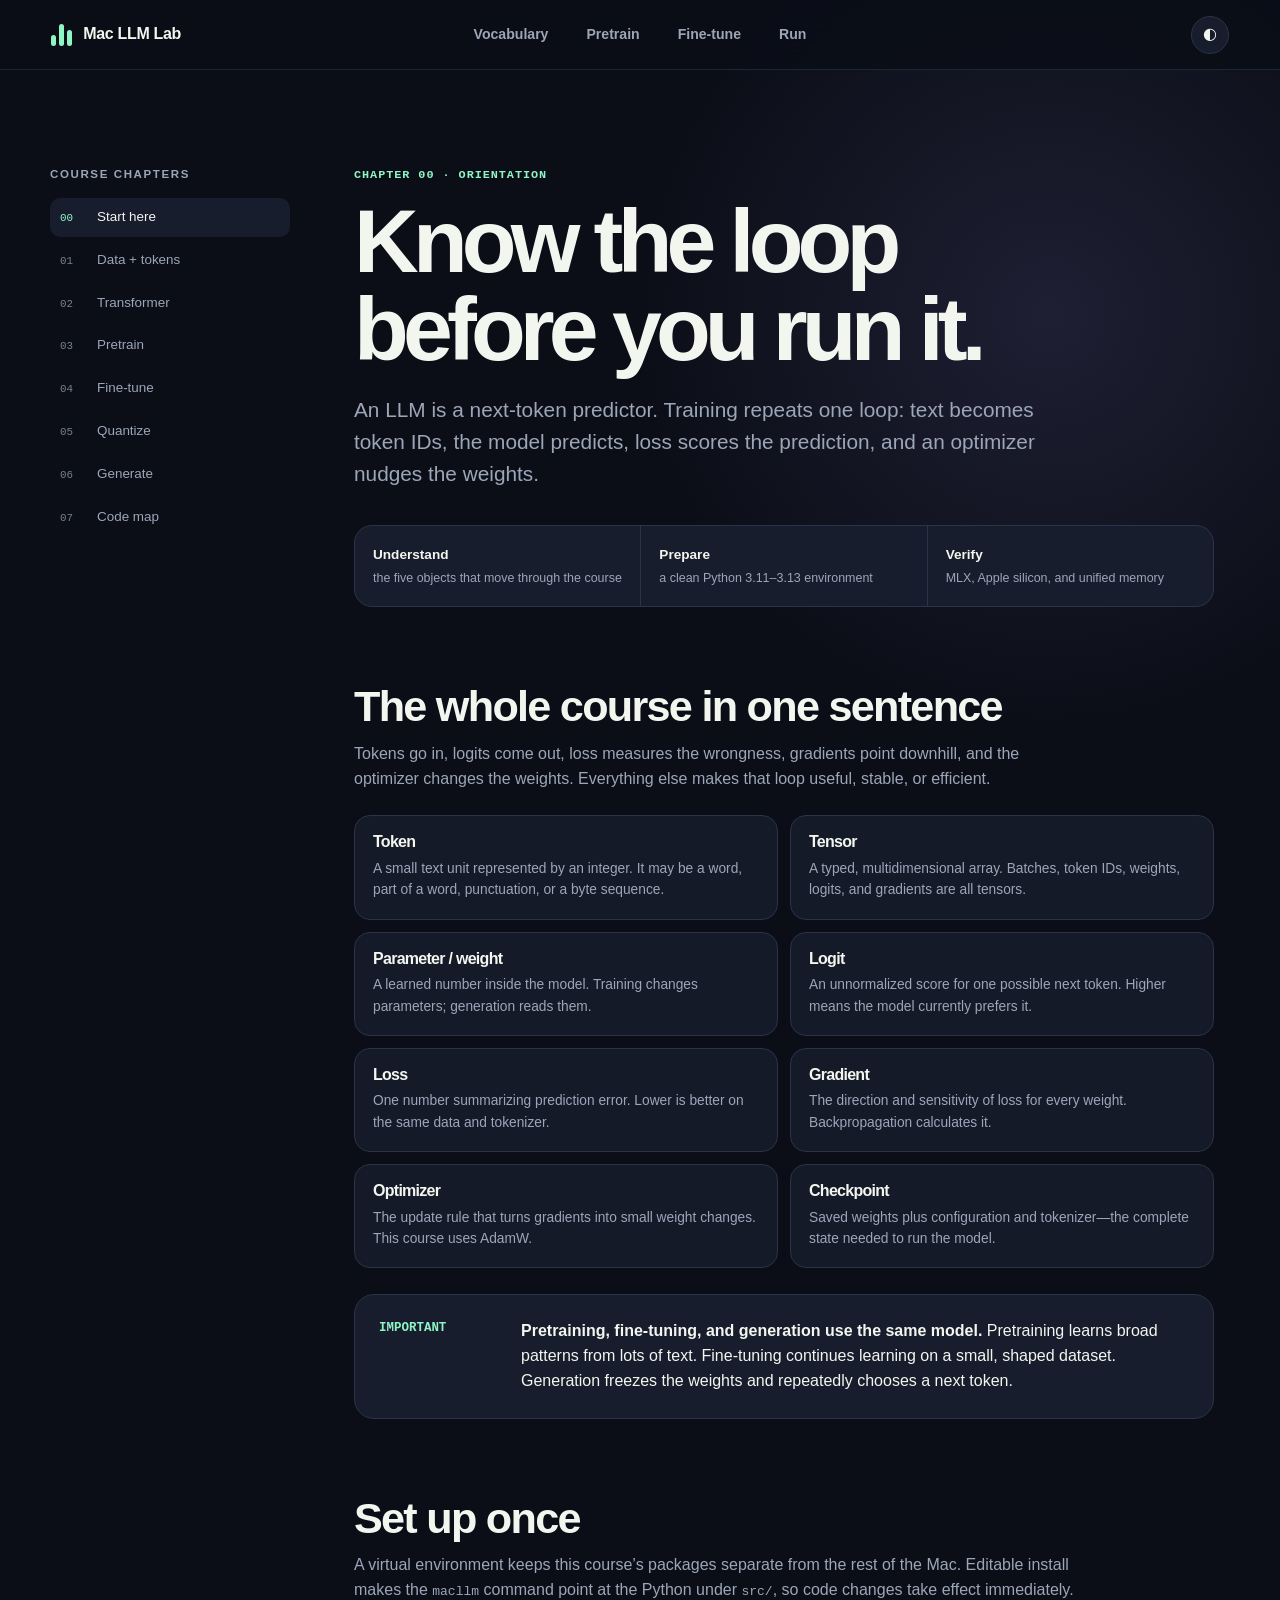
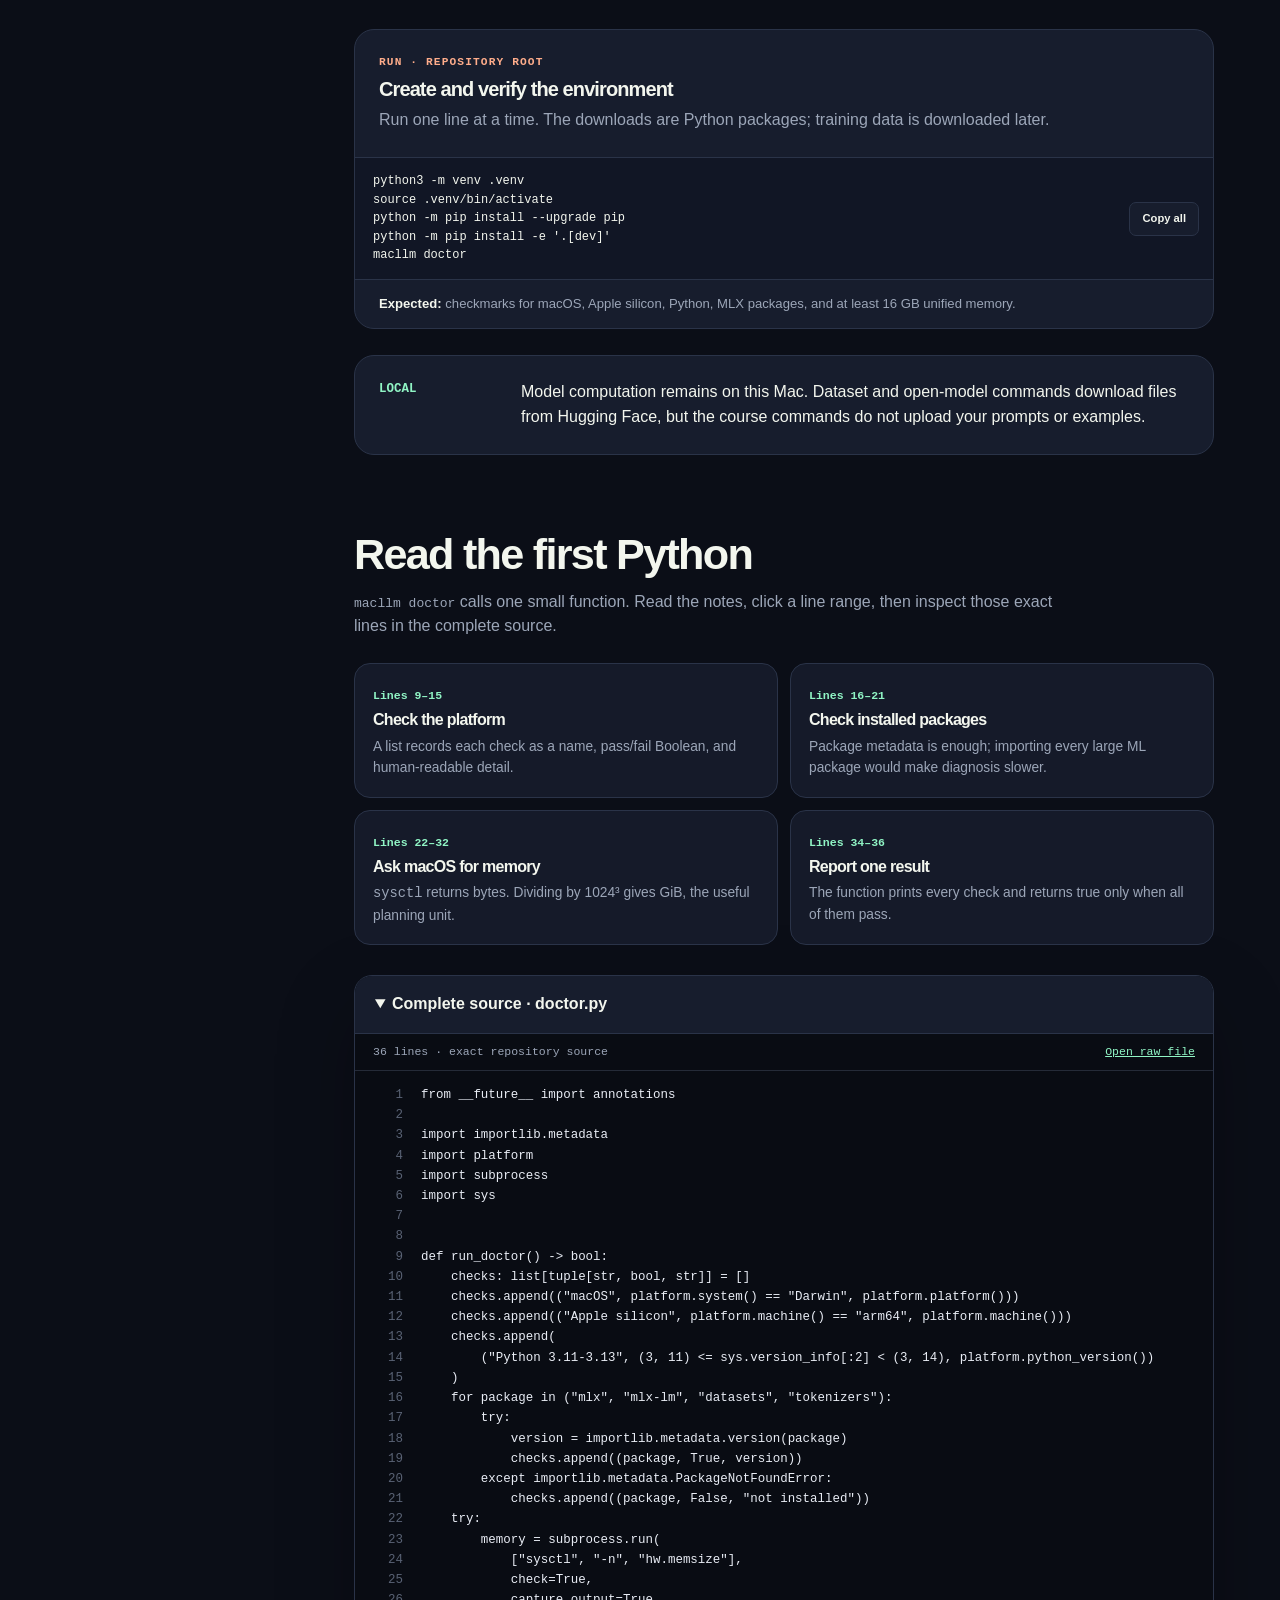
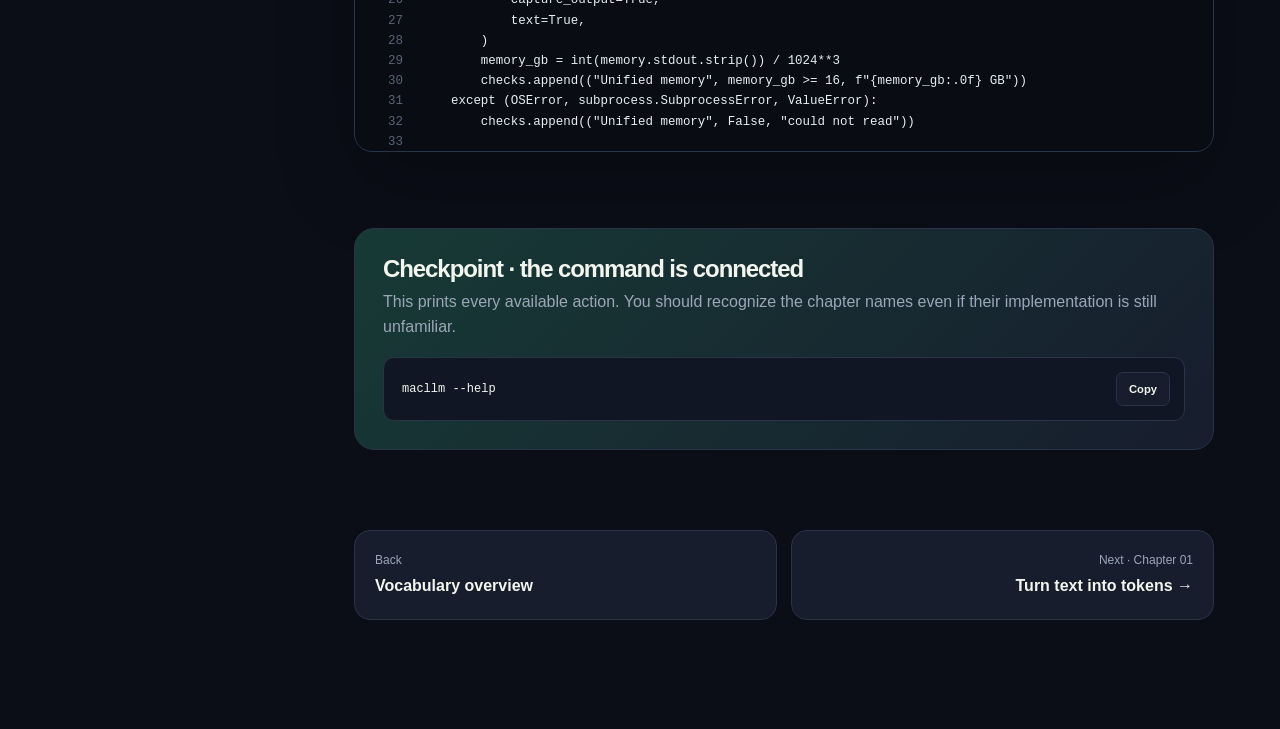
==== site/chapters/00-start.html @ cac61136 "Expand interactive LLM course" ====
<!doctype html>
<html lang="en">
  <head>
    <meta charset="utf-8" />
    <meta name="viewport" content="width=device-width, initial-scale=1" />
    <meta name="description" content="Set up Mac LLM Lab and learn the vocabulary used throughout the course." />
    <title>Start here · Mac LLM Lab</title>
    <link rel="stylesheet" href="../styles.css" />
    <script src="../course.js" defer></script>
  </head>
  <body class="course-body">
    <div class="reading-progress" id="reading-progress" aria-hidden="true"></div>
    <a class="skip-link" href="#lesson">Skip to the lesson</a>
    <header class="site-header chapter-header">
      <a class="brand" href="../index.html"><span class="brand-mark" aria-hidden="true"><i></i><i></i><i></i></span><span>Mac LLM Lab</span></a>
      <nav aria-label="Course navigation"><a href="../index.html#vocabulary">Vocabulary</a><a href="01-data.html">Pretrain</a><a href="04-finetune.html">Fine-tune</a><a href="06-generate.html">Run</a></nav>
      <button class="theme-button" id="theme-button" type="button" aria-label="Switch color theme"><span aria-hidden="true">◐</span></button>
    </header>

    <div class="chapter-layout">
      <nav class="chapter-nav" aria-label="Chapters">
        <p>Course chapters</p>
        <ol>
          <li><a aria-current="page" href="00-start.html"><span>00</span>Start here</a></li>
          <li><a href="01-data.html"><span>01</span>Data + tokens</a></li>
          <li><a href="02-model.html"><span>02</span>Transformer</a></li>
          <li><a href="03-training.html"><span>03</span>Pretrain</a></li>
          <li><a href="04-finetune.html"><span>04</span>Fine-tune</a></li>
          <li><a href="05-quantize.html"><span>05</span>Quantize</a></li>
          <li><a href="06-generate.html"><span>06</span>Generate</a></li>
          <li><a href="07-code-map.html"><span>07</span>Code map</a></li>
        </ol>
      </nav>

      <main class="chapter-main" id="lesson">
        <header class="chapter-hero">
          <p class="chapter-breadcrumb">Chapter 00 · orientation</p>
          <h1>Know the loop before you run it.</h1>
          <p class="chapter-lede">An LLM is a next-token predictor. Training repeats one loop: text becomes token IDs, the model predicts, loss scores the prediction, and an optimizer nudges the weights.</p>
          <div class="lesson-outcomes">
            <div><strong>Understand</strong><span>the five objects that move through the course</span></div>
            <div><strong>Prepare</strong><span>a clean Python 3.11–3.13 environment</span></div>
            <div><strong>Verify</strong><span>MLX, Apple silicon, and unified memory</span></div>
          </div>
        </header>

        <section class="lesson-section" id="mental-model">
          <h2>The whole course in one sentence</h2>
          <p>Tokens go in, logits come out, loss measures the wrongness, gradients point downhill, and the optimizer changes the weights. Everything else makes that loop useful, stable, or efficient.</p>
          <div class="code-reading-map">
            <article class="code-note"><h3>Token</h3><p>A small text unit represented by an integer. It may be a word, part of a word, punctuation, or a byte sequence.</p></article>
            <article class="code-note"><h3>Tensor</h3><p>A typed, multidimensional array. Batches, token IDs, weights, logits, and gradients are all tensors.</p></article>
            <article class="code-note"><h3>Parameter / weight</h3><p>A learned number inside the model. Training changes parameters; generation reads them.</p></article>
            <article class="code-note"><h3>Logit</h3><p>An unnormalized score for one possible next token. Higher means the model currently prefers it.</p></article>
            <article class="code-note"><h3>Loss</h3><p>One number summarizing prediction error. Lower is better on the same data and tokenizer.</p></article>
            <article class="code-note"><h3>Gradient</h3><p>The direction and sensitivity of loss for every weight. Backpropagation calculates it.</p></article>
            <article class="code-note"><h3>Optimizer</h3><p>The update rule that turns gradients into small weight changes. This course uses AdamW.</p></article>
            <article class="code-note"><h3>Checkpoint</h3><p>Saved weights plus configuration and tokenizer—the complete state needed to run the model.</p></article>
          </div>
          <div class="concept-callout"><span class="term">Important</span><p><strong>Pretraining, fine-tuning, and generation use the same model.</strong> Pretraining learns broad patterns from lots of text. Fine-tuning continues learning on a small, shaped dataset. Generation freezes the weights and repeatedly chooses a next token.</p></div>
        </section>

        <section class="lesson-section" id="setup">
          <h2>Set up once</h2>
          <p>A virtual environment keeps this course’s packages separate from the rest of the Mac. Editable install makes the <code>macllm</code> command point at the Python under <code>src/</code>, so code changes take effect immediately.</p>
          <article class="practice-card">
            <div class="practice-copy"><p class="practice-label">Run · repository root</p><h3>Create and verify the environment</h3><p>Run one line at a time. The downloads are Python packages; training data is downloaded later.</p></div>
            <div class="command-block"><code>python3 -m venv .venv<br />source .venv/bin/activate<br />python -m pip install --upgrade pip<br />python -m pip install -e '.[dev]'<br />macllm doctor</code><button type="button" data-copy="python3 -m venv .venv&#10;source .venv/bin/activate&#10;python -m pip install --upgrade pip&#10;python -m pip install -e '.[dev]'&#10;macllm doctor">Copy all</button></div>
            <div class="practice-expect"><strong>Expected:</strong> checkmarks for macOS, Apple silicon, Python, MLX packages, and at least 16 GB unified memory.</div>
          </article>
          <div class="concept-callout"><span class="term">Local</span><p>Model computation remains on this Mac. Dataset and open-model commands download files from Hugging Face, but the course commands do not upload your prompts or examples.</p></div>
        </section>

        <section class="lesson-section" id="doctor-code">
          <h2>Read the first Python</h2>
          <p><code>macllm doctor</code> calls one small function. Read the notes, click a line range, then inspect those exact lines in the complete source.</p>
          <div class="code-reading-map">
            <article class="code-note"><button data-focus-source="doctor-source" data-lines="9-15">Lines 9–15</button><h3>Check the platform</h3><p>A list records each check as a name, pass/fail Boolean, and human-readable detail.</p></article>
            <article class="code-note"><button data-focus-source="doctor-source" data-lines="16-21">Lines 16–21</button><h3>Check installed packages</h3><p>Package metadata is enough; importing every large ML package would make diagnosis slower.</p></article>
            <article class="code-note"><button data-focus-source="doctor-source" data-lines="22-32">Lines 22–32</button><h3>Ask macOS for memory</h3><p><code>sysctl</code> returns bytes. Dividing by 1024³ gives GiB, the useful planning unit.</p></article>
            <article class="code-note"><button data-focus-source="doctor-source" data-lines="34-36">Lines 34–36</button><h3>Report one result</h3><p>The function prints every check and returns true only when all of them pass.</p></article>
          </div>
          <details class="source-viewer" id="doctor-source" data-python-source="../../src/macllm/doctor.py" open>
            <summary>Complete source · doctor.py</summary>
            <div class="source-meta"><span data-source-status>Loading exact repository source…</span><a href="../../src/macllm/doctor.py">Open raw file</a></div>
            <pre><code aria-label="Complete doctor.py source"></code></pre>
          </details>
        </section>

        <aside class="checkpoint-card"><h2>Checkpoint · the command is connected</h2><p>This prints every available action. You should recognize the chapter names even if their implementation is still unfamiliar.</p><div class="command-block"><code>macllm --help</code><button type="button" data-copy="macllm --help">Copy</button></div></aside>

        <nav class="chapter-pager" aria-label="Previous and next chapter"><a href="../index.html#vocabulary"><span>Back</span><strong>Vocabulary overview</strong></a><a href="01-data.html"><span>Next · Chapter 01</span><strong>Turn text into tokens →</strong></a></nav>
      </main>
    </div>
  </body>
</html>
---- site/styles.css ----
:root {
  color-scheme: dark;
  --bg: #0b0e17;
  --bg-soft: #111625;
  --surface: #171d2d;
  --surface-2: #1d2538;
  --ink: #f3f6ee;
  --muted: #9ca6b8;
  --line: #2a3348;
  --mint: #90f5c5;
  --mint-soft: #173a36;
  --violet: #a99bff;
  --peach: #ffad8b;
  --blue: #79b8ff;
  --yellow: #f4d35e;
  --shadow: 0 30px 80px rgb(0 0 0 / 24%);
  --radius: 24px;
  --mono: "SFMono-Regular", Consolas, "Liberation Mono", monospace;
  --sans: Inter, ui-sans-serif, -apple-system, BlinkMacSystemFont, "Segoe UI", sans-serif;
}

:root[data-theme="light"] {
  color-scheme: light;
  --bg: #f4f1e9;
  --bg-soft: #ebe7dd;
  --surface: #fffdf7;
  --surface-2: #f0ece2;
  --ink: #151923;
  --muted: #626b78;
  --line: #d7d1c4;
  --mint: #087f5b;
  --mint-soft: #d6efe3;
  --violet: #6355c8;
  --peach: #b64e2c;
  --blue: #1769aa;
  --yellow: #a26d00;
  --shadow: 0 30px 80px rgb(37 31 19 / 10%);
}

* {
  box-sizing: border-box;
}

html {
  scroll-behavior: smooth;
}

body {
  margin: 0;
  overflow-x: hidden;
  background: var(--bg);
  color: var(--ink);
  font-family: var(--sans);
  line-height: 1.55;
  text-rendering: optimizeLegibility;
}

button,
input {
  font: inherit;
}

button,
a {
  -webkit-tap-highlight-color: transparent;
}

button:focus-visible,
a:focus-visible,
input:focus-visible {
  outline: 3px solid var(--mint);
  outline-offset: 3px;
}

a {
  color: inherit;
}

.skip-link {
  position: absolute;
  z-index: 100;
  top: -80px;
  left: 16px;
  padding: 10px 14px;
  border-radius: 8px;
  background: var(--mint);
  color: var(--bg);
}

.skip-link:focus {
  top: 12px;
}

.site-header {
  position: sticky;
  z-index: 50;
  top: 0;
  display: grid;
  grid-template-columns: 1fr auto 1fr;
  align-items: center;
  min-height: 70px;
  padding: 0 clamp(18px, 4vw, 64px);
  border-bottom: 1px solid color-mix(in srgb, var(--line), transparent 35%);
  background: color-mix(in srgb, var(--bg), transparent 12%);
  backdrop-filter: blur(18px);
}

.brand {
  display: inline-flex;
  gap: 11px;
  align-items: center;
  width: max-content;
  font-weight: 700;
  letter-spacing: -0.02em;
  text-decoration: none;
}

.brand-mark,
.footer-mark {
  display: inline-flex;
  gap: 3px;
  align-items: end;
  height: 24px;
}

.brand-mark i,
.footer-mark span {
  display: block;
  width: 5px;
  border-radius: 4px;
  background: var(--mint);
}

.brand-mark i:nth-child(1),
.footer-mark span:nth-child(1) {
  height: 11px;
}

.brand-mark i:nth-child(2),
.footer-mark span:nth-child(2) {
  height: 22px;
}

.brand-mark i:nth-child(3),
.footer-mark span:nth-child(3) {
  height: 16px;
}

.site-header nav {
  display: flex;
  gap: clamp(18px, 3vw, 38px);
}

.site-header nav a {
  color: var(--muted);
  font-size: 0.88rem;
  font-weight: 650;
  text-decoration: none;
}

.site-header nav a:hover {
  color: var(--ink);
}

.theme-button {
  justify-self: end;
  width: 38px;
  height: 38px;
  border: 1px solid var(--line);
  border-radius: 50%;
  background: var(--surface);
  color: var(--ink);
  cursor: pointer;
}

.section-shell {
  width: min(1180px, calc(100% - 40px));
  margin-inline: auto;
}

.hero {
  padding-top: clamp(70px, 10vw, 142px);
}

.eyebrow,
.section-kicker,
.lab-label,
.act-tag {
  color: var(--mint);
  font-size: 0.75rem;
  font-weight: 750;
  letter-spacing: 0.12em;
  text-transform: uppercase;
}

.live-dot {
  display: inline-block;
  width: 8px;
  height: 8px;
  margin-right: 8px;
  border-radius: 50%;
  background: var(--mint);
  box-shadow: 0 0 0 6px color-mix(in srgb, var(--mint), transparent 82%);
}

.hero-grid {
  display: grid;
  grid-template-columns: minmax(0, 1.12fr) minmax(420px, 0.88fr);
  gap: clamp(30px, 6vw, 90px);
  align-items: center;
  min-height: 560px;
}

h1,
h2,
h3,
p {
  margin-top: 0;
}

h1,
h2,
h3 {
  line-height: 1.04;
  letter-spacing: -0.045em;
}

h1 {
  max-width: 850px;
  margin-bottom: 28px;
  font-size: clamp(3.3rem, 7vw, 6.7rem);
  font-weight: 700;
}

h1 em {
  color: var(--mint);
  font-style: normal;
}

h2 {
  margin-bottom: 20px;
  font-size: clamp(2.4rem, 5vw, 4.8rem);
}

h3 {
  margin-bottom: 14px;
  font-size: clamp(1.65rem, 3vw, 2.6rem);
}

.hero-lede {
  max-width: 680px;
  color: var(--muted);
  font-size: clamp(1.08rem, 2vw, 1.35rem);
}

.hero-actions {
  display: flex;
  flex-wrap: wrap;
  gap: 12px;
  margin-top: 36px;
}

.button {
  display: inline-flex;
  gap: 12px;
  align-items: center;
  justify-content: center;
  min-height: 50px;
  padding: 0 20px;
  border-radius: 12px;
  font-weight: 700;
  text-decoration: none;
}

.button-primary {
  background: var(--mint);
  color: var(--bg);
}

.button-quiet {
  border: 1px solid var(--line);
  background: var(--surface);
}

.hero-visual {
  position: relative;
  min-height: 490px;
  border: 1px solid var(--line);
  border-radius: 48% 48% 34% 34% / 35% 35% 22% 22%;
  background:
    radial-gradient(circle at 50% 45%, color-mix(in srgb, var(--violet), transparent 78%), transparent 38%),
    linear-gradient(160deg, var(--surface-2), var(--bg-soft));
  box-shadow: var(--shadow);
}

.model-core {
  position: absolute;
  top: 50%;
  left: 50%;
  display: grid;
  place-items: center;
  width: 180px;
  height: 180px;
  transform: translate(-50%, -50%);
  border: 1px solid color-mix(in srgb, var(--violet), transparent 20%);
  border-radius: 50%;
  background: color-mix(in srgb, var(--surface), transparent 10%);
  box-shadow: 0 0 80px color-mix(in srgb, var(--violet), transparent 72%);
}

.core-label {
  position: relative;
  z-index: 2;
  display: flex;
  flex-direction: column;
  align-items: center;
}

.core-label strong {
  font-size: 2.7rem;
  letter-spacing: -0.06em;
}

.core-label span {
  color: var(--muted);
  font-size: 0.76rem;
}

.core-orbit {
  position: absolute;
  border: 1px solid color-mix(in srgb, var(--mint), transparent 40%);
  border-radius: 50%;
}

.orbit-one {
  width: 225px;
  height: 110px;
  transform: rotate(28deg);
}

.orbit-two {
  width: 110px;
  height: 225px;
  transform: rotate(28deg);
}

.token-river {
  position: absolute;
  z-index: 3;
  top: 42px;
  left: 50%;
  display: flex;
  gap: 8px;
  transform: translateX(-50%);
}

.token-river span,
.mask-tokens > span {
  padding: 7px 10px;
  border: 1px solid var(--line);
  border-radius: 8px;
  background: var(--surface);
  font-family: var(--mono);
  font-size: 0.76rem;
}

.token-river .token-prediction {
  border-color: var(--mint);
  background: var(--mint-soft);
  color: var(--mint);
}

.prediction-stack {
  position: absolute;
  bottom: 38px;
  left: 50%;
  width: min(310px, 80%);
  transform: translateX(-50%);
}

.prediction-stack div {
  display: grid;
  grid-template-columns: 50px 1fr 38px;
  gap: 10px;
  align-items: center;
  margin-top: 8px;
  font-family: var(--mono);
  font-size: 0.72rem;
}

.prediction-stack i {
  height: 5px;
  border-radius: 8px;
  background: linear-gradient(90deg, var(--mint) var(--p), var(--line) var(--p));
}

.prediction-stack b {
  color: var(--muted);
  font-weight: 500;
}

.fact-strip {
  display: grid;
  grid-template-columns: repeat(4, 1fr);
  margin-top: 50px;
  border-top: 1px solid var(--line);
  border-bottom: 1px solid var(--line);
}

.fact-strip div {
  display: flex;
  flex-direction: column;
  padding: 24px 18px;
  border-right: 1px solid var(--line);
}

.fact-strip div:last-child {
  border-right: 0;
}

.fact-strip strong {
  font-size: 1.25rem;
}

.fact-strip span {
  color: var(--muted);
  font-size: 0.78rem;
}

.map,
.preset-section,
.run-section,
.principles {
  padding-block: clamp(100px, 14vw, 180px);
}

.section-heading {
  margin-bottom: 60px;
}

.section-heading p:not(.section-kicker),
.act-heading p,
.lab-copy > p,
.architecture-copy > p,
.tune-path > p,
.quant-controls > p,
.mask-explainer p,
.next-journey p,
.principle-grid p {
  color: var(--muted);
}

.narrow-heading {
  max-width: 820px;
}

.split-heading {
  display: grid;
  grid-template-columns: 1.35fr 0.65fr;
  gap: 70px;
  align-items: end;
}

.split-heading > p {
  max-width: 440px;
  margin-bottom: 8px;
}

.course-map {
  display: grid;
  grid-template-columns: repeat(3, 1fr);
  border-top: 1px solid var(--line);
  border-bottom: 1px solid var(--line);
}

.map-act {
  position: relative;
  min-height: 480px;
  padding: 34px clamp(22px, 3vw, 42px);
  border-right: 1px solid var(--line);
}

.map-act:last-child {
  border-right: 0;
}

.act-number {
  color: var(--muted);
  font-family: var(--mono);
  font-size: 0.75rem;
}

.act-art {
  display: flex;
  gap: 14px;
  align-items: center;
  justify-content: center;
  height: 190px;
}

.raw-page,
.frozen-block,
.adapter-block {
  display: grid;
  place-items: center;
  width: 70px;
  height: 88px;
  border: 1px solid var(--line);
  border-radius: 10px;
  background: var(--surface);
  font-family: var(--mono);
}

.map-arrow,
.plus-sign {
  color: var(--muted);
}

.weight-cloud {
  display: grid;
  grid-template-columns: repeat(3, 14px);
  gap: 8px;
}

.weight-cloud i {
  width: 14px;
  height: 14px;
  border-radius: 50%;
  background: var(--mint);
  box-shadow: 0 0 18px color-mix(in srgb, var(--mint), transparent 45%);
}

.adapter-block {
  height: 48px;
  border-color: var(--violet);
  color: var(--violet);
}

.bit-art i {
  width: 6px;
  height: 70px;
  border-radius: 8px;
  background: var(--peach);
}

.bit-art i:nth-of-type(2) {
  height: 50px;
}

.bit-art i:nth-of-type(3) {
  height: 28px;
}

.bit-art span {
  font-family: var(--mono);
  font-size: 1.6rem;
}

.map-act h3 {
  margin: 7px 0 16px;
}

.map-act p:not(.act-tag) {
  color: var(--muted);
}

.map-act a {
  position: absolute;
  right: clamp(22px, 3vw, 42px);
  bottom: 34px;
  left: clamp(22px, 3vw, 42px);
  display: flex;
  justify-content: space-between;
  padding-top: 18px;
  border-top: 1px solid var(--line);
  color: var(--ink);
  font-weight: 700;
  text-decoration: none;
}

.preset-lab,
.lab,
.architecture,
.quant-lab,
.next-journey {
  border: 1px solid var(--line);
  border-radius: var(--radius);
  background: var(--surface);
  box-shadow: var(--shadow);
}

.preset-lab {
  padding: 18px;
}

.segmented-control,
.loss-controls,
.bit-buttons,
.architecture-controls {
  display: flex;
  gap: 6px;
  flex-wrap: wrap;
}

.segmented-control {
  padding: 5px;
  border-radius: 13px;
  background: var(--bg-soft);
}

.segmented-control button,
.loss-controls button,
.bit-buttons button,
.architecture-controls button {
  min-height: 40px;
  padding: 0 16px;
  border: 0;
  border-radius: 9px;
  background: transparent;
  color: var(--muted);
  font-size: 0.83rem;
  font-weight: 700;
  cursor: pointer;
}

.segmented-control button {
  flex: 1;
}

.segmented-control button.is-selected,
.loss-controls button.is-selected,
.bit-buttons button.is-selected,
.architecture-controls button.is-selected {
  background: var(--mint);
  color: var(--bg);
}

.preset-stage {
  display: grid;
  grid-template-columns: 1fr 1fr;
  min-height: 450px;
  margin-top: 18px;
  border-radius: 16px;
  background: var(--bg-soft);
}

.preset-model {
  display: grid;
  place-items: center;
  align-content: center;
  padding: 40px;
  border-right: 1px solid var(--line);
}

.layer-stack {
  display: flex;
  flex-direction: column-reverse;
  align-items: center;
  justify-content: center;
  min-height: 265px;
}

.layer-stack i {
  display: block;
  width: var(--layer-width, 280px);
  height: 13px;
  margin-top: -2px;
  transform: translateY(var(--offset, 0));
  border: 1px solid color-mix(in srgb, var(--violet), var(--line) 55%);
  border-radius: 50%;
  background: color-mix(in srgb, var(--violet), var(--surface) 82%);
}

.stack-caption {
  margin-top: 20px;
  color: var(--muted);
  font-family: var(--mono);
  font-size: 0.75rem;
}

.preset-readout {
  display: flex;
  flex-direction: column;
  justify-content: center;
  padding: clamp(34px, 6vw, 76px);
}

.preset-name {
  color: var(--mint);
  font-size: 0.8rem;
  font-weight: 700;
  text-transform: uppercase;
}

.big-number {
  display: flex;
  gap: 12px;
  align-items: end;
  margin-bottom: 22px;
}

.big-number span {
  font-size: clamp(4rem, 8vw, 7rem);
  font-weight: 700;
  line-height: 0.8;
  letter-spacing: -0.08em;
}

.big-number small {
  padding-bottom: 4px;
  color: var(--muted);
}

.preset-metrics {
  display: grid;
  grid-template-columns: repeat(3, 1fr);
  margin: 28px 0 18px;
}

.preset-metrics div {
  padding-right: 16px;
  border-right: 1px solid var(--line);
}

.preset-metrics div:last-child {
  padding-left: 16px;
  border: 0;
}

.preset-metrics div:nth-child(2) {
  padding-inline: 16px;
}

.preset-metrics dt {
  color: var(--muted);
  font-size: 0.7rem;
}

.preset-metrics dd {
  margin: 5px 0 0;
  font-family: var(--mono);
  font-size: 0.9rem;
}

.time-track {
  height: 6px;
  border-radius: 8px;
  background: var(--line);
}

.time-track span {
  display: block;
  width: 52%;
  height: 100%;
  border-radius: inherit;
  background: var(--mint);
  transition: width 300ms ease;
}

.fine-print {
  margin-top: 12px;
  color: var(--muted);
  font-size: 0.72rem;
}

.act-section {
  padding-block: clamp(100px, 14vw, 190px);
  border-top: 1px solid var(--line);
}

.pretrain-section {
  background: var(--bg-soft);
}

.finetune-section {
  background: color-mix(in srgb, var(--violet), var(--bg) 94%);
}

.quantize-section {
  background: color-mix(in srgb, var(--peach), var(--bg) 96%);
}

.act-heading {
  display: grid;
  grid-template-columns: 0.35fr 1fr;
  gap: 20px;
  align-items: start;
  max-width: 980px;
  margin-bottom: 80px;
}

.giant-number {
  color: color-mix(in srgb, var(--ink), transparent 89%);
  font-size: clamp(5rem, 12vw, 10rem);
  font-weight: 750;
  line-height: 0.68;
  letter-spacing: -0.08em;
}

.act-heading > div {
  max-width: 720px;
}

.lab {
  display: grid;
  grid-template-columns: 0.75fr 1.25fr;
  min-height: 480px;
  margin-top: 28px;
  overflow: hidden;
}

.lab-copy {
  padding: clamp(30px, 5vw, 58px);
  border-right: 1px solid var(--line);
}

.lab-copy h3 {
  margin-top: 16px;
}

.lab-copy label {
  display: block;
  margin: 30px 0 9px;
  font-size: 0.8rem;
  font-weight: 700;
}

.lab-copy input[type="text"] {
  width: 100%;
  padding: 13px 14px;
  border: 1px solid var(--line);
  border-radius: 9px;
  background: var(--bg-soft);
  color: var(--ink);
  font-family: var(--mono);
}

.lab-copy input[type="range"] {
  width: 100%;
  accent-color: var(--mint);
}

.lab-stage {
  display: grid;
  place-items: center;
  min-width: 0;
  padding: clamp(28px, 5vw, 62px);
  background:
    linear-gradient(var(--line) 1px, transparent 1px),
    linear-gradient(90deg, var(--line) 1px, transparent 1px),
    var(--bg-soft);
  background-size: 32px 32px;
}

.token-stage {
  align-content: center;
}

.shift-labels {
  display: grid;
  grid-template-columns: 1fr 1fr;
  width: 100%;
  margin-bottom: 14px;
  color: var(--muted);
  font-family: var(--mono);
  font-size: 0.7rem;
  text-transform: uppercase;
}

.shift-labels span:last-child {
  text-align: right;
}

.token-grid {
  display: grid;
  grid-template-columns: auto 38px auto;
  gap: 8px 12px;
  align-items: center;
  width: 100%;
}

.token-cell {
  min-width: 0;
  padding: 10px 12px;
  overflow: hidden;
  border: 1px solid var(--line);
  border-radius: 9px;
  background: var(--surface);
  font-family: var(--mono);
  font-size: 0.78rem;
  text-overflow: ellipsis;
  white-space: nowrap;
}

.token-target {
  border-color: color-mix(in srgb, var(--mint), transparent 38%);
  background: var(--mint-soft);
}

.shift-arrow {
  color: var(--muted);
  text-align: center;
}

.lesson-count {
  margin-top: 26px;
  padding: 12px 18px;
  border-radius: 99px;
  background: var(--surface);
  color: var(--muted);
  font-size: 0.78rem;
}

.lesson-count strong {
  margin-right: 4px;
  color: var(--mint);
  font-family: var(--mono);
}

.attention-stage {
  align-content: center;
}

.attention-matrix {
  display: grid;
  grid-template-columns: 80px repeat(5, minmax(34px, 56px));
  gap: 5px;
}

.matrix-cell {
  display: grid;
  place-items: center;
  aspect-ratio: 1;
  border: 1px solid var(--line);
  border-radius: 7px;
  background: var(--surface);
  color: var(--muted);
  font-family: var(--mono);
  font-size: 0.65rem;
  transition: 180ms ease;
}

.matrix-label {
  aspect-ratio: auto;
  border: 0;
  background: transparent;
}

.matrix-cell.can-see {
  border-color: color-mix(in srgb, var(--mint), transparent 40%);
  background: var(--mint-soft);
  color: var(--mint);
}

.matrix-cell.current-row {
  box-shadow: inset 0 0 0 2px var(--mint);
}

.matrix-cell.future-row {
  opacity: 0.28;
}

.mask-legend {
  display: flex;
  gap: 20px;
  margin-top: 20px;
  color: var(--muted);
  font-size: 0.75rem;
}

.mask-legend i {
  display: inline-block;
  width: 10px;
  height: 10px;
  margin-right: 5px;
  border: 1px solid var(--line);
  border-radius: 2px;
  background: var(--surface);
}

.mask-legend .visible-key {
  border-color: var(--mint);
  background: var(--mint-soft);
}

.attention-detail {
  min-height: 24px;
  margin: 24px 0 0;
  color: var(--muted);
  font-size: 0.8rem;
  text-align: center;
}

.architecture {
  display: grid;
  grid-template-columns: 0.8fr 1.2fr;
  min-height: 570px;
  margin-top: 28px;
  overflow: hidden;
}

.architecture-copy {
  padding: clamp(34px, 6vw, 70px);
}

.architecture-copy h3 {
  margin-top: 16px;
}

.architecture-controls {
  flex-direction: column;
  align-items: stretch;
  margin-top: 34px;
}

.architecture-controls button {
  text-align: left;
}

.block-diagram {
  position: relative;
  min-height: 570px;
  border-left: 1px solid var(--line);
  background: var(--bg-soft);
}

.residual-rail {
  position: absolute;
  top: 44px;
  bottom: 44px;
  left: 18%;
  width: 7px;
  border-radius: 8px;
  background: var(--mint);
}

.residual-rail span {
  position: absolute;
  top: 50%;
  left: -68px;
  width: 130px;
  transform: rotate(-90deg);
  color: var(--muted);
  font-family: var(--mono);
  font-size: 0.65rem;
  text-align: center;
}

.block-node,
.merge-node {
  position: absolute;
  left: 48%;
  display: grid;
  place-items: center;
  width: 180px;
  min-height: 58px;
  transform: translateX(-50%);
  border: 1px solid var(--line);
  border-radius: 12px;
  background: var(--surface);
  font-size: 0.82rem;
  font-weight: 700;
  text-align: center;
  transition: 220ms ease;
}

.block-node.is-active {
  transform: translateX(-50%) scale(1.06);
  border-color: var(--mint);
  background: var(--mint-soft);
  box-shadow: 0 0 40px color-mix(in srgb, var(--mint), transparent 78%);
  color: var(--mint);
}

.merge-node.is-active {
  transform: translateX(-50%) scale(1.18);
  box-shadow: 0 0 40px color-mix(in srgb, var(--mint), transparent 60%);
}

.node-norm-one {
  top: 55px;
}

.node-attention {
  top: 135px;
}

.merge-one {
  top: 222px;
}

.node-norm-two {
  top: 305px;
}

.node-ffn {
  top: 385px;
}

.merge-two {
  top: 475px;
}

.merge-node {
  width: 42px;
  min-height: 42px;
  border-radius: 50%;
  background: var(--mint);
  color: var(--bg);
  font-size: 1.2rem;
}

.flow-line {
  position: absolute;
  left: calc(18% + 7px);
  width: calc(30% - 7px);
  height: 2px;
  background: var(--mint);
}

.line-one {
  top: 244px;
}

.line-two {
  top: 496px;
}

.chart-stage {
  padding: 24px;
}

#loss-chart {
  width: 100%;
  overflow: visible;
}

.chart-grid line {
  stroke: var(--line);
  stroke-width: 1;
}

.axis-title,
.line-label {
  fill: var(--muted);
  font-family: var(--mono);
  font-size: 12px;
}

.loss-line {
  fill: none;
  stroke-width: 4;
  stroke-linecap: round;
  stroke-linejoin: round;
  transition: d 420ms ease;
}

.train-line {
  stroke: var(--mint);
}

.valid-line {
  stroke: var(--violet);
}

.train-end {
  fill: var(--mint);
}

.valid-end {
  fill: var(--violet);
}

.line-label.train-label {
  fill: var(--mint);
}

.line-label.valid-label {
  fill: var(--violet);
}

.line-end,
.line-label {
  transition: 420ms ease;
}

.diagnosis {
  min-height: 74px;
  margin-top: 24px;
  padding: 14px 16px;
  border-left: 3px solid var(--mint);
  background: var(--bg-soft);
  color: var(--ink) !important;
  font-size: 0.83rem;
}

.tune-comparison {
  display: grid;
  grid-template-columns: 1fr auto 1fr;
  gap: 20px;
  align-items: center;
}

.tune-path {
  min-height: 540px;
  padding: clamp(26px, 4vw, 44px);
  border: 1px solid var(--line);
  border-radius: var(--radius);
  background: var(--surface);
}

.path-heading {
  display: flex;
  gap: 14px;
  align-items: start;
  justify-content: space-between;
}

.path-heading > div {
  display: flex;
  flex-direction: column;
}

.path-heading span {
  color: var(--muted);
  font-size: 0.72rem;
}

.path-heading strong {
  font-size: 1.5rem;
}

.path-badge {
  padding: 6px 9px;
  border: 1px solid var(--line);
  border-radius: 99px;
  font-family: var(--mono);
}

.weight-field {
  display: grid;
  grid-template-columns: repeat(12, 1fr);
  gap: 5px;
  height: 190px;
  margin: 40px 0 32px;
}

.weight-field i {
  border-radius: 3px;
  background: var(--line);
}

.all-trainable i {
  background: color-mix(in srgb, var(--mint), var(--surface) var(--shade, 30%));
}

.mostly-frozen i.adapter-weight {
  background: var(--violet);
  box-shadow: 0 0 16px color-mix(in srgb, var(--violet), transparent 45%);
}

.tune-path dl {
  margin: 26px 0 0;
}

.tune-path dl div {
  display: flex;
  justify-content: space-between;
  padding: 10px 0;
  border-top: 1px solid var(--line);
  font-size: 0.78rem;
}

.tune-path dt {
  color: var(--muted);
}

.tune-path dd {
  margin: 0;
}

.comparison-word {
  display: grid;
  place-items: center;
  width: 44px;
  height: 44px;
  border: 1px solid var(--line);
  border-radius: 50%;
  background: var(--bg);
  color: var(--muted);
  font-family: var(--mono);
  font-size: 0.7rem;
}

.mask-explainer {
  display: grid;
  grid-template-columns: 0.65fr 1.35fr;
  gap: 60px;
  align-items: center;
  margin-top: 70px;
}

.mask-tokens {
  position: relative;
  display: grid;
  grid-template-columns: repeat(8, minmax(0, 1fr));
  gap: 6px;
  padding-bottom: 48px;
}

.mask-tokens > span {
  overflow: hidden;
  text-align: center;
  text-overflow: ellipsis;
}

.mask-tokens .masked {
  opacity: 0.38;
}

.mask-tokens .trained {
  border-color: var(--violet);
  color: var(--violet);
}

.mask-brace {
  position: absolute;
  bottom: 0;
  padding-top: 9px;
  border-top: 2px solid var(--line);
  color: var(--muted);
  font-family: var(--mono);
  font-size: 0.64rem;
  text-align: center;
}

.prompt-brace {
  right: 50%;
  left: 0;
}

.answer-brace {
  right: 0;
  left: 50%;
  border-color: var(--violet);
  color: var(--violet);
}

.quant-lab {
  display: grid;
  grid-template-columns: 0.72fr 1.28fr;
  overflow: hidden;
}

.quant-controls {
  padding: clamp(34px, 6vw, 68px);
  border-right: 1px solid var(--line);
}

.quant-controls h3 {
  margin-top: 16px;
}

.bit-buttons {
  margin-top: 30px;
}

.bit-buttons button {
  border: 1px solid var(--line);
}

.quant-caution {
  min-height: 68px;
  margin-top: 24px !important;
  font-size: 0.8rem;
}

.quant-stage {
  display: grid;
  align-content: center;
  padding: clamp(32px, 6vw, 72px);
  background: var(--bg-soft);
}

.size-comparison {
  display: grid;
  grid-template-columns: 1fr auto 1fr;
  gap: 26px;
  align-items: end;
}

.size-column {
  display: grid;
  justify-items: center;
}

.size-label {
  margin-bottom: 10px;
  color: var(--muted);
  font-size: 0.7rem;
}

.size-vessel {
  position: relative;
  display: flex;
  align-items: end;
  width: min(150px, 100%);
  height: 220px;
  overflow: hidden;
  border: 1px solid var(--line);
  border-radius: 14px 14px 8px 8px;
  background: var(--surface);
}

.size-vessel span {
  display: block;
  width: 100%;
  height: 100%;
  background: linear-gradient(180deg, var(--mint), color-mix(in srgb, var(--mint), var(--blue) 55%));
  transition: height 350ms ease;
}

.quantized-size .size-vessel span {
  height: 15%;
  background: linear-gradient(180deg, var(--peach), var(--violet));
}

.size-column strong {
  margin-top: 12px;
  font-size: 2rem;
  line-height: 1;
}

.size-column small {
  margin-top: 5px;
  color: var(--muted);
  font-size: 0.68rem;
}

.compression-arrow {
  display: flex;
  flex-direction: column;
  align-items: center;
  padding-bottom: 90px;
  color: var(--peach);
}

.compression-arrow span {
  font-size: 2rem;
}

.compression-arrow small {
  width: 90px;
  color: var(--muted);
  font-family: var(--mono);
  font-size: 0.65rem;
  text-align: center;
}

.levels-visual {
  display: flex;
  gap: 3px;
  align-items: end;
  height: 50px;
  margin-top: 42px;
}

.levels-visual i {
  flex: 1;
  min-width: 1px;
  height: calc(18px + var(--level-height, 0) * 30px);
  border-radius: 3px 3px 0 0;
  background: var(--peach);
  opacity: calc(0.35 + var(--level-height, 0) * 0.65);
}

.quant-stage > p {
  margin: 9px 0 0;
  color: var(--muted);
  font-size: 0.75rem;
}

.fair-test {
  display: grid;
  grid-template-columns: 0.55fr 1.45fr;
  gap: 60px;
  margin-top: 80px;
}

.fair-test ol {
  display: grid;
  grid-template-columns: repeat(3, 1fr);
  margin: 0;
  padding: 0;
  border-top: 1px solid var(--line);
  list-style: none;
}

.fair-test li {
  display: flex;
  flex-direction: column;
  padding: 22px;
  border-right: 1px solid var(--line);
}

.fair-test li:last-child {
  border: 0;
}

.fair-test li span {
  margin-bottom: 24px;
  color: var(--peach);
  font-family: var(--mono);
  font-size: 0.7rem;
}

.run-steps {
  margin: 0;
  padding: 0;
  border-top: 1px solid var(--line);
  list-style: none;
}

.run-steps li {
  display: grid;
  grid-template-columns: 0.65fr 1.35fr;
  gap: 50px;
  align-items: center;
  padding: 28px 0;
  border-bottom: 1px solid var(--line);
}

.step-meta {
  display: grid;
  grid-template-columns: 42px 1fr;
}

.step-meta > span {
  grid-row: 1 / 3;
  color: var(--mint);
  font-family: var(--mono);
  font-size: 0.7rem;
}

.step-meta strong {
  font-size: 1rem;
}

.step-meta small {
  margin-top: 3px;
  color: var(--muted);
}

.command-block,
.next-command {
  display: flex;
  gap: 16px;
  align-items: center;
  justify-content: space-between;
  min-width: 0;
  padding: 14px 14px 14px 18px;
  border: 1px solid var(--line);
  border-radius: 11px;
  background: var(--bg-soft);
}

.command-block code,
.next-command code {
  min-width: 0;
  overflow: auto;
  font-family: var(--mono);
  font-size: 0.75rem;
  white-space: nowrap;
}

.command-block button,
.next-command button {
  flex: none;
  min-height: 34px;
  padding: 0 12px;
  border: 1px solid var(--line);
  border-radius: 7px;
  background: var(--surface);
  color: var(--ink);
  font-size: 0.7rem;
  font-weight: 700;
  cursor: pointer;
}

.command-block button.copied,
.next-command button.copied {
  border-color: var(--mint);
  color: var(--mint);
}

.next-journey {
  display: grid;
  grid-template-columns: 0.9fr 1.1fr;
  gap: 60px;
  align-items: center;
  margin-top: 80px;
  padding: clamp(28px, 5vw, 54px);
  background: linear-gradient(140deg, var(--surface), var(--mint-soft));
}

.next-journey h3 {
  margin: 13px 0;
}

.next-command code {
  line-height: 1.8;
  white-space: normal;
}

.principles {
  border-top: 1px solid var(--line);
}

.principle-grid {
  display: grid;
  grid-template-columns: repeat(3, 1fr);
  border-top: 1px solid var(--line);
}

.principle-grid article {
  min-height: 260px;
  padding: 30px;
  border-right: 1px solid var(--line);
}

.principle-grid article:last-child {
  border: 0;
}

.principle-grid article > span {
  color: var(--mint);
  font-family: var(--mono);
  font-size: 0.7rem;
}

.principle-grid h3 {
  margin-top: 70px;
  font-size: 1.5rem;
}

footer {
  display: grid;
  grid-template-columns: auto 1fr auto;
  gap: 24px;
  align-items: start;
  padding: 50px clamp(20px, 5vw, 70px);
  border-top: 1px solid var(--line);
  background: var(--bg-soft);
}

footer p {
  margin: 5px 0 0;
  color: var(--muted);
  font-size: 0.82rem;
}

footer nav {
  display: flex;
  gap: 24px;
  flex-wrap: wrap;
  justify-content: end;
}

footer nav a {
  color: var(--muted);
  font-size: 0.75rem;
  text-decoration: none;
}

footer nav a:hover {
  color: var(--ink);
}

/* Chaptered code course */
.reading-progress {
  position: fixed;
  z-index: 80;
  inset: 0 auto auto 0;
  width: 0;
  height: 3px;
  background: linear-gradient(90deg, var(--mint), var(--violet));
}

.course-body {
  background:
    radial-gradient(circle at 82% 8%, color-mix(in srgb, var(--violet), transparent 88%), transparent 26rem),
    var(--bg);
}

.chapter-header nav a[aria-current="page"] {
  color: var(--mint);
}

.chapter-layout {
  display: grid;
  grid-template-columns: 240px minmax(0, 860px);
  gap: clamp(28px, 5vw, 72px);
  width: min(1180px, calc(100% - 40px));
  margin: 0 auto;
  padding: clamp(44px, 8vw, 96px) 0 110px;
}

.chapter-nav {
  position: sticky;
  top: 104px;
  align-self: start;
}

.chapter-nav > p {
  margin: 0 0 14px;
  color: var(--muted);
  font-size: 0.72rem;
  font-weight: 800;
  letter-spacing: 0.14em;
  text-transform: uppercase;
}

.chapter-nav ol {
  display: grid;
  gap: 4px;
  margin: 0;
  padding: 0;
  list-style: none;
}

.chapter-nav a {
  display: grid;
  grid-template-columns: 27px 1fr;
  gap: 10px;
  align-items: baseline;
  padding: 9px 10px;
  border-radius: 10px;
  color: var(--muted);
  font-size: 0.84rem;
  text-decoration: none;
}

.chapter-nav a span {
  color: color-mix(in srgb, var(--muted), transparent 25%);
  font-family: var(--mono);
  font-size: 0.68rem;
}

.chapter-nav a:hover,
.chapter-nav a[aria-current="page"] {
  background: var(--surface);
  color: var(--ink);
}

.chapter-nav a[aria-current="page"] span {
  color: var(--mint);
}

.chapter-main {
  min-width: 0;
}

.chapter-hero {
  margin-bottom: 56px;
}

.chapter-breadcrumb {
  color: var(--mint);
  font-family: var(--mono);
  font-size: 0.74rem;
  font-weight: 700;
  letter-spacing: 0.08em;
  text-transform: uppercase;
}

.chapter-hero h1 {
  max-width: 760px;
  margin: 14px 0 20px;
  font-size: clamp(2.7rem, 7vw, 5.6rem);
  line-height: 0.98;
  letter-spacing: -0.065em;
}

.chapter-hero .chapter-lede {
  max-width: 700px;
  margin: 0;
  color: var(--muted);
  font-size: clamp(1.05rem, 2vw, 1.3rem);
}

.lesson-outcomes {
  display: grid;
  grid-template-columns: repeat(3, 1fr);
  gap: 1px;
  overflow: hidden;
  margin: 34px 0 0;
  border: 1px solid var(--line);
  border-radius: 18px;
  background: var(--line);
}

.lesson-outcomes div {
  padding: 18px;
  background: var(--surface);
}

.lesson-outcomes strong,
.lesson-outcomes span {
  display: block;
}

.lesson-outcomes strong {
  margin-bottom: 4px;
  font-size: 0.85rem;
}

.lesson-outcomes span {
  color: var(--muted);
  font-size: 0.78rem;
}

.lesson-section {
  margin: 76px 0;
  scroll-margin-top: 100px;
}

.lesson-section > h2 {
  margin: 0 0 12px;
  font-size: clamp(1.75rem, 4vw, 2.7rem);
  line-height: 1.08;
  letter-spacing: -0.04em;
}

.lesson-section > p {
  max-width: 720px;
  color: var(--muted);
}

.concept-callout,
.practice-card,
.checkpoint-card {
  margin: 26px 0;
  border: 1px solid var(--line);
  border-radius: 20px;
  background: var(--surface);
}

.concept-callout {
  display: grid;
  grid-template-columns: 120px 1fr;
  gap: 22px;
  padding: 24px;
}

.concept-callout .term {
  color: var(--mint);
  font-family: var(--mono);
  font-size: 0.78rem;
  font-weight: 700;
  text-transform: uppercase;
}

.concept-callout p {
  margin: 0;
}

.practice-card {
  overflow: hidden;
}

.practice-copy {
  padding: 24px;
}

.practice-copy .practice-label {
  margin: 0 0 8px;
  color: var(--peach);
  font-family: var(--mono);
  font-size: 0.7rem;
  font-weight: 800;
  letter-spacing: 0.1em;
  text-transform: uppercase;
}

.practice-copy h3 {
  margin: 0 0 8px;
  font-size: 1.25rem;
}

.practice-copy p {
  margin: 0;
  color: var(--muted);
}

.practice-card .command-block {
  border: 0;
  border-top: 1px solid var(--line);
  border-radius: 0;
}

.practice-expect {
  padding: 14px 24px;
  border-top: 1px solid var(--line);
  color: var(--muted);
  font-size: 0.82rem;
}

.practice-expect strong {
  color: var(--ink);
}

.code-reading-map {
  display: grid;
  grid-template-columns: repeat(2, 1fr);
  gap: 12px;
  margin: 24px 0;
}

.code-note {
  padding: 18px;
  border: 1px solid var(--line);
  border-radius: 16px;
  background: color-mix(in srgb, var(--surface), var(--bg) 20%);
}

.code-note button {
  margin: 0 0 8px;
  padding: 0;
  border: 0;
  background: transparent;
  color: var(--mint);
  font: 700 0.72rem/1.4 var(--mono);
  cursor: pointer;
}

.code-note h3 {
  margin: 0 0 7px;
  font-size: 1rem;
}

.code-note p {
  margin: 0;
  color: var(--muted);
  font-size: 0.86rem;
}

.source-viewer {
  overflow: hidden;
  margin: 30px 0;
  border: 1px solid var(--line);
  border-radius: 18px;
  background: #090c13;
  box-shadow: var(--shadow);
}

.source-viewer summary {
  padding: 16px 20px;
  border-bottom: 1px solid transparent;
  background: var(--surface);
  cursor: pointer;
  font-weight: 750;
  list-style-position: inside;
}

.source-viewer[open] summary {
  border-bottom-color: var(--line);
}

.source-meta {
  display: flex;
  justify-content: space-between;
  gap: 16px;
  padding: 10px 18px;
  border-bottom: 1px solid #252b38;
  color: #9ca6b8;
  font: 0.72rem/1.4 var(--mono);
}

.source-meta a {
  color: #90f5c5;
}

.source-viewer pre {
  max-height: 680px;
  margin: 0;
  overflow: auto;
  tab-size: 4;
}

.source-viewer code {
  display: block;
  min-width: max-content;
  padding: 14px 0 28px;
  color: #e9edf5;
  font: 0.78rem/1.62 var(--mono);
  counter-reset: source-line;
}

.source-line {
  position: relative;
  display: block;
  min-height: 1.62em;
  padding: 0 22px 0 66px;
  white-space: pre;
  counter-increment: source-line;
}

.source-line::before {
  position: absolute;
  left: 0;
  width: 48px;
  color: #596274;
  content: counter(source-line);
  text-align: right;
  user-select: none;
}

.source-line.is-focused {
  background: color-mix(in srgb, #90f5c5, transparent 88%);
  box-shadow: inset 3px 0 #90f5c5;
}

.source-load-failed pre {
  display: none;
}

.source-load-failed .source-meta {
  display: block;
  padding: 18px;
  color: #ffad8b;
}

.checkpoint-card {
  padding: 28px;
  background: linear-gradient(135deg, var(--mint-soft), var(--surface));
}

.checkpoint-card h2 {
  margin: 0 0 8px;
  font-size: 1.5rem;
}

.checkpoint-card p {
  margin: 0 0 18px;
  color: var(--muted);
}

.chapter-pager {
  display: grid;
  grid-template-columns: repeat(2, 1fr);
  gap: 14px;
  margin-top: 80px;
}

.chapter-pager a {
  display: block;
  padding: 20px;
  border: 1px solid var(--line);
  border-radius: 16px;
  background: var(--surface);
  text-decoration: none;
}

.chapter-pager a:last-child {
  text-align: right;
}

.chapter-pager span,
.chapter-pager strong {
  display: block;
}

.chapter-pager span {
  margin-bottom: 4px;
  color: var(--muted);
  font-size: 0.75rem;
}

.chapter-pager a:hover strong {
  color: var(--mint);
}

.vocabulary-section {
  padding: 108px 0;
}

.vocabulary-grid {
  display: grid;
  grid-template-columns: repeat(3, 1fr);
  gap: 14px;
  margin-top: 36px;
}

.vocabulary-card {
  padding: 22px;
  border: 1px solid var(--line);
  border-radius: 18px;
  background: var(--surface);
}

.vocabulary-card dt {
  margin-bottom: 8px;
  color: var(--mint);
  font-family: var(--mono);
  font-weight: 800;
}

.vocabulary-card dd {
  margin: 0;
  color: var(--muted);
  font-size: 0.9rem;
}

.course-start {
  display: flex;
  gap: 20px;
  align-items: center;
  justify-content: space-between;
  margin-top: 28px;
  padding: 24px;
  border-radius: 18px;
  background: var(--mint-soft);
}

.course-start p {
  max-width: 600px;
  margin: 0;
}

@media (max-width: 900px) {
  .chapter-layout {
    grid-template-columns: 1fr;
  }

  .chapter-nav {
    position: static;
    overflow-x: auto;
  }

  .chapter-nav ol {
    display: flex;
    width: max-content;
  }

  .chapter-nav a {
    min-width: 150px;
  }

  .vocabulary-grid {
    grid-template-columns: repeat(2, 1fr);
  }
}

@media (max-width: 640px) {
  .lesson-outcomes,
  .code-reading-map,
  .chapter-pager,
  .vocabulary-grid {
    grid-template-columns: 1fr;
  }

  .concept-callout {
    grid-template-columns: 1fr;
    gap: 8px;
  }

  .chapter-pager a:last-child {
    text-align: left;
  }

  .course-start {
    align-items: flex-start;
    flex-direction: column;
  }

  .source-viewer code {
    font-size: 0.7rem;
  }
}

@media (max-width: 900px) {
  .site-header {
    grid-template-columns: 1fr auto;
  }

  .site-header nav {
    display: none;
  }

  .hero-grid,
  .preset-stage,
  .lab,
  .architecture,
  .quant-lab,
  .next-journey {
    grid-template-columns: 1fr;
  }

  .hero-visual {
    min-height: 450px;
  }

  .course-map,
  .principle-grid {
    grid-template-columns: 1fr;
  }

  .map-act,
  .principle-grid article {
    border-right: 0;
    border-bottom: 1px solid var(--line);
  }

  .preset-model,
  .lab-copy,
  .block-diagram,
  .quant-controls {
    border-right: 0;
    border-bottom: 1px solid var(--line);
  }

  .block-diagram {
    border-left: 0;
  }

  .tune-comparison {
    grid-template-columns: 1fr;
  }

  .comparison-word {
    justify-self: center;
  }

  .mask-explainer,
  .fair-test,
  .run-steps li {
    grid-template-columns: 1fr;
  }

  .mask-explainer {
    gap: 25px;
  }

  .run-steps li {
    gap: 18px;
  }

  footer {
    grid-template-columns: auto 1fr;
  }

  footer nav {
    grid-column: 1 / -1;
    justify-content: start;
  }
}

@media (max-width: 620px) {
  .section-shell {
    width: min(100% - 24px, 1180px);
  }

  .hero {
    padding-top: 65px;
  }

  h1 {
    font-size: clamp(2.8rem, 15vw, 4.6rem);
  }

  .hero-grid {
    grid-template-columns: minmax(0, 1fr);
    min-height: 0;
  }

  .hero-visual {
    min-height: 400px;
    border-radius: 40px;
  }

  .token-river {
    max-width: calc(100% - 30px);
  }

  .token-river span:nth-child(2),
  .token-river span:nth-child(3) {
    display: none;
  }

  .fact-strip {
    grid-template-columns: 1fr 1fr;
  }

  .fact-strip div:nth-child(2) {
    border-right: 0;
  }

  .fact-strip div:nth-child(-n + 2) {
    border-bottom: 1px solid var(--line);
  }

  .split-heading,
  .act-heading {
    grid-template-columns: 1fr;
    gap: 25px;
  }

  .giant-number {
    font-size: 5rem;
  }

  .preset-readout,
  .preset-model {
    padding: 28px 20px;
  }

  .preset-metrics {
    gap: 14px;
    grid-template-columns: 1fr;
  }

  .preset-metrics div,
  .preset-metrics div:nth-child(2),
  .preset-metrics div:last-child {
    padding: 0 0 10px;
    border-right: 0;
    border-bottom: 1px solid var(--line);
  }

  .lab-copy,
  .architecture-copy,
  .quant-controls,
  .quant-stage {
    padding: 28px 20px;
  }

  .lab-stage {
    padding: 28px 14px;
  }

  .attention-matrix {
    grid-template-columns: 58px repeat(5, minmax(30px, 1fr));
    width: 100%;
  }

  .matrix-cell {
    font-size: 0.55rem;
  }

  .block-node {
    width: 145px;
  }

  .mask-tokens {
    grid-template-columns: repeat(4, 1fr);
    padding-bottom: 0;
  }

  .mask-brace {
    display: none;
  }

  .size-comparison {
    gap: 12px;
  }

  .size-vessel {
    height: 170px;
  }

  .compression-arrow {
    padding-bottom: 72px;
  }

  .fair-test ol,
  .principle-grid {
    grid-template-columns: 1fr;
  }

  .fair-test li {
    border-right: 0;
    border-bottom: 1px solid var(--line);
  }

  .command-block,
  .next-command {
    align-items: stretch;
    flex-direction: column;
  }

  .command-block code {
    white-space: normal;
    overflow-wrap: anywhere;
  }
}

@media (prefers-reduced-motion: no-preference) {
  .model-core {
    animation: breathe 5s ease-in-out infinite;
  }

  .core-orbit {
    animation: orbit 12s linear infinite;
  }

  .orbit-two {
    animation-direction: reverse;
    animation-duration: 15s;
  }

  .token-river span {
    animation: token-in 700ms calc(var(--i) * 90ms) both;
  }

  @keyframes breathe {
    50% {
      box-shadow: 0 0 110px color-mix(in srgb, var(--violet), transparent 62%);
    }
  }

  @keyframes orbit {
    to {
      transform: rotate(388deg);
    }
  }

  @keyframes token-in {
    from {
      transform: translateY(-10px);
      opacity: 0;
    }
  }
}
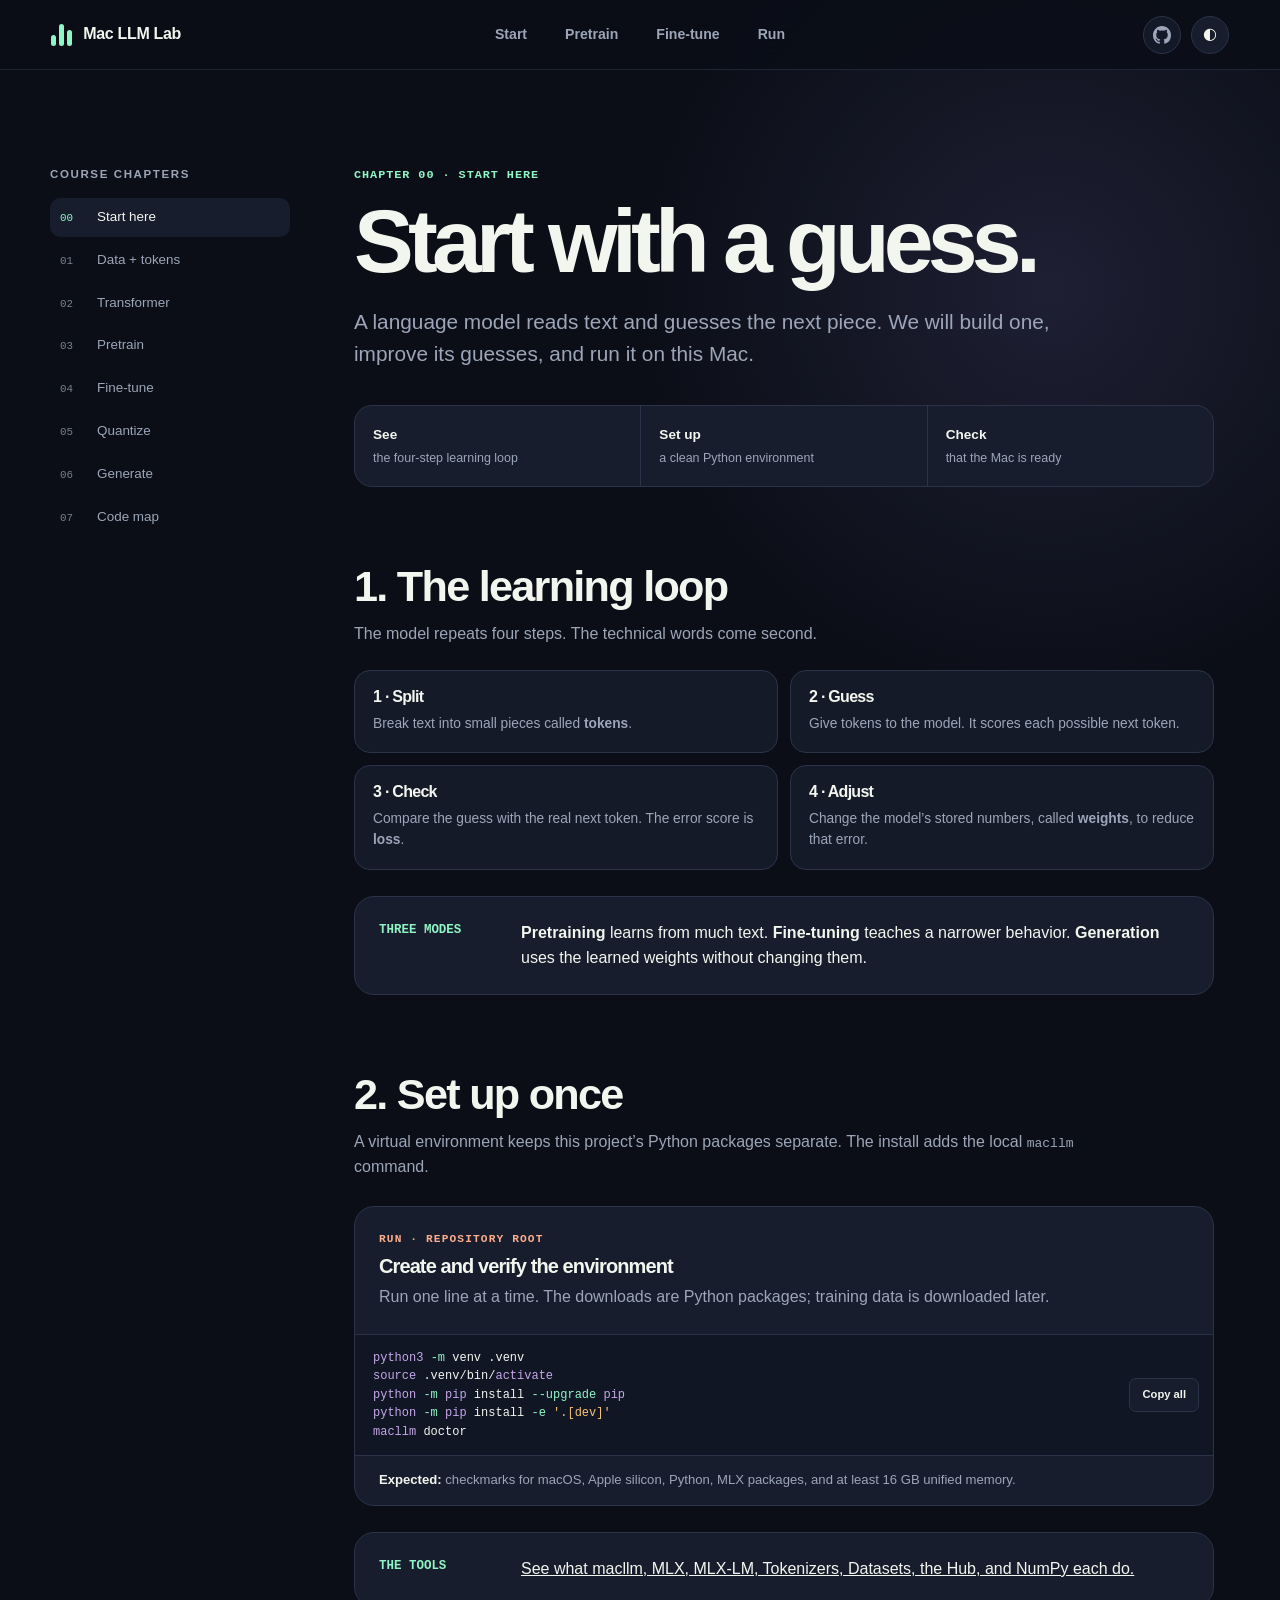
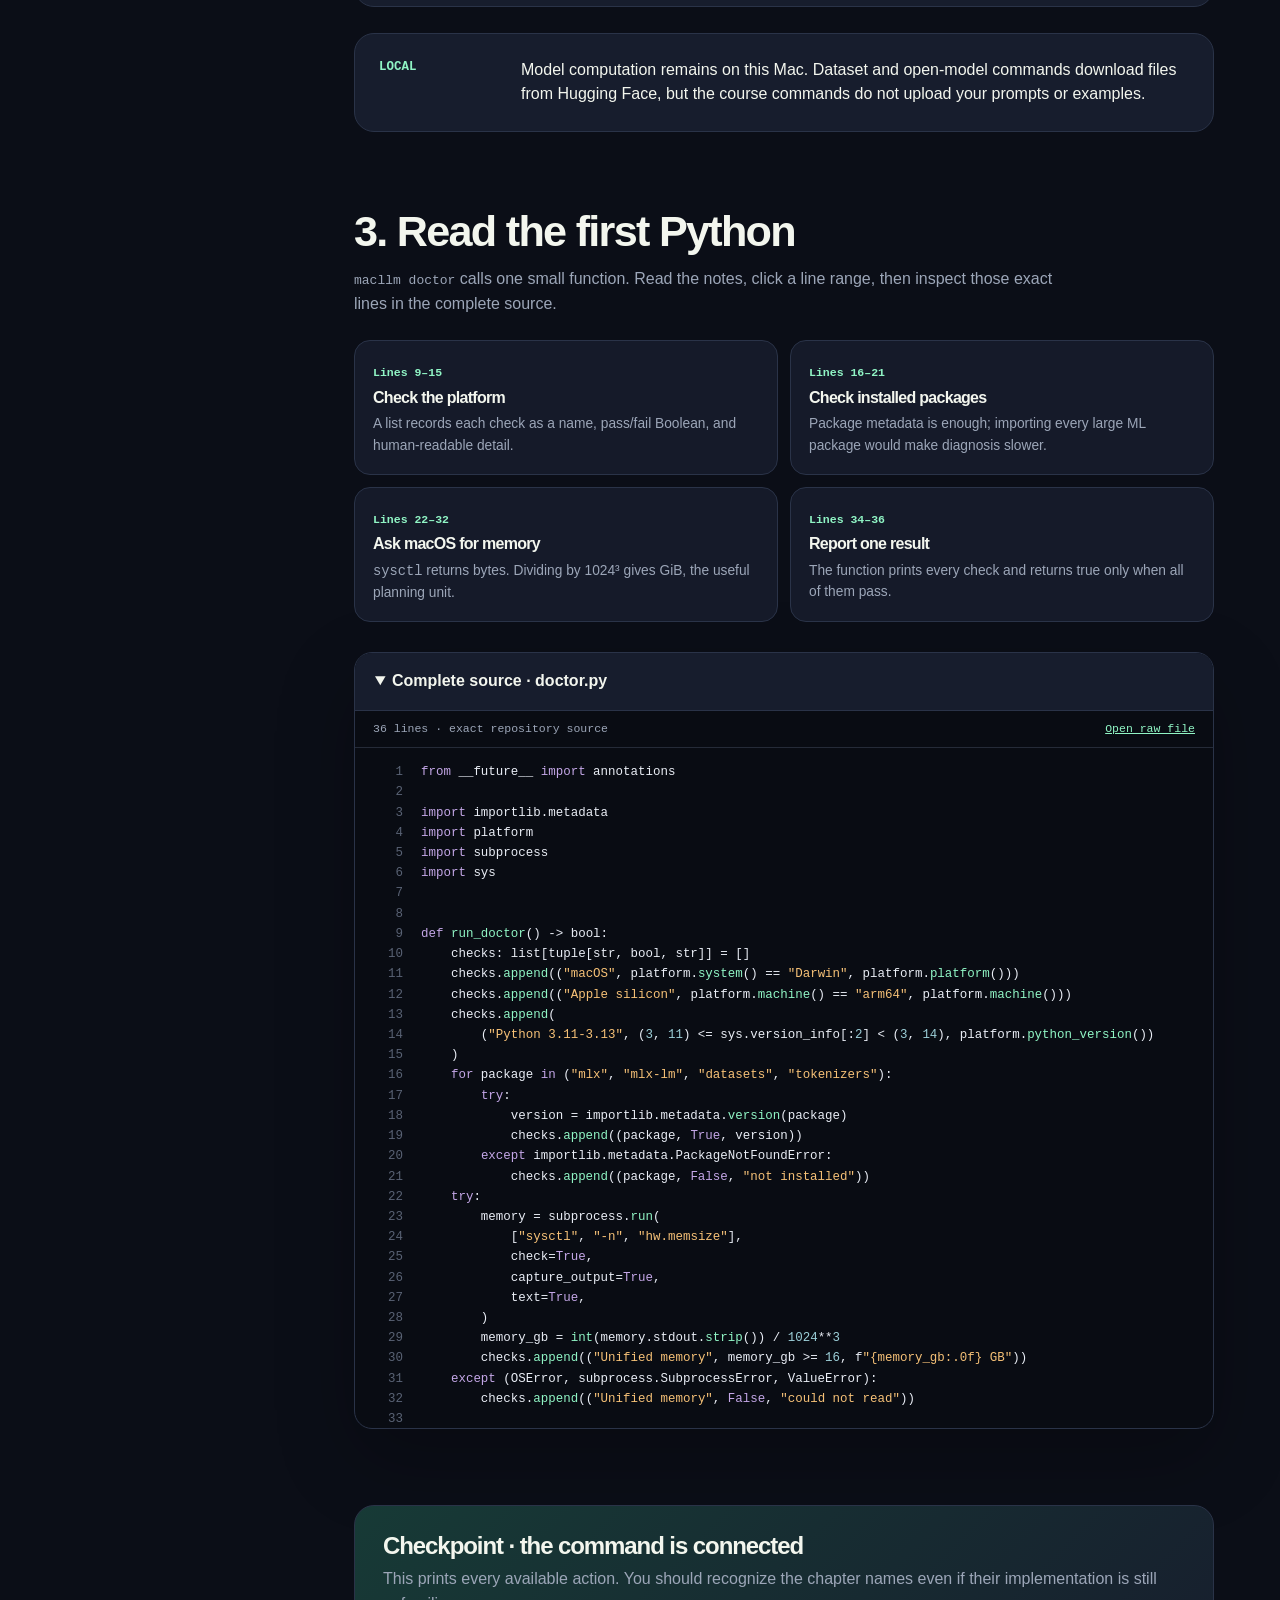
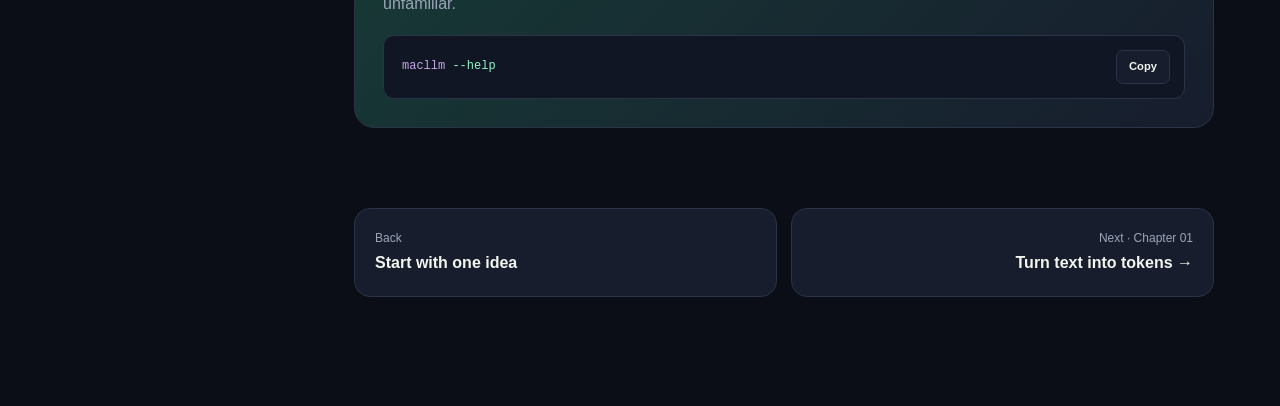
==== commit 5e96c398: "Improve beginner tutorial and Pages experience" ====
--- a/site/chapters/00-start.html
+++ b/site/chapters/00-start.html
@@ -5,7 +5,9 @@
     <meta name="viewport" content="width=device-width, initial-scale=1" />
     <meta name="description" content="Set up Mac LLM Lab and learn the vocabulary used throughout the course." />
     <title>Start here · Mac LLM Lab</title>
+    <link rel="icon" href="../favicon.svg" type="image/svg+xml" />
     <link rel="stylesheet" href="../styles.css" />
+    <script src="../highlight.js" defer></script>
     <script src="../course.js" defer></script>
   </head>
   <body class="course-body">
@@ -13,7 +15,7 @@
     <a class="skip-link" href="#lesson">Skip to the lesson</a>
     <header class="site-header chapter-header">
       <a class="brand" href="../index.html"><span class="brand-mark" aria-hidden="true"><i></i><i></i><i></i></span><span>Mac LLM Lab</span></a>
-      <nav aria-label="Course navigation"><a href="../index.html#vocabulary">Vocabulary</a><a href="01-data.html">Pretrain</a><a href="04-finetune.html">Fine-tune</a><a href="06-generate.html">Run</a></nav>
+      <nav aria-label="Course navigation"><a href="../index.html#vocabulary">Start</a><a href="01-data.html">Pretrain</a><a href="04-finetune.html">Fine-tune</a><a href="06-generate.html">Run</a></nav>
       <button class="theme-button" id="theme-button" type="button" aria-label="Switch color theme"><span aria-hidden="true">◐</span></button>
     </header>
 
@@ -34,45 +36,42 @@
 
       <main class="chapter-main" id="lesson">
         <header class="chapter-hero">
-          <p class="chapter-breadcrumb">Chapter 00 · orientation</p>
-          <h1>Know the loop before you run it.</h1>
-          <p class="chapter-lede">An LLM is a next-token predictor. Training repeats one loop: text becomes token IDs, the model predicts, loss scores the prediction, and an optimizer nudges the weights.</p>
+          <p class="chapter-breadcrumb">Chapter 00 · start here</p>
+          <h1>Start with a guess.</h1>
+          <p class="chapter-lede">A language model reads text and guesses the next piece. We will build one, improve its guesses, and run it on this Mac.</p>
           <div class="lesson-outcomes">
-            <div><strong>Understand</strong><span>the five objects that move through the course</span></div>
-            <div><strong>Prepare</strong><span>a clean Python 3.11–3.13 environment</span></div>
-            <div><strong>Verify</strong><span>MLX, Apple silicon, and unified memory</span></div>
+            <div><strong>See</strong><span>the four-step learning loop</span></div>
+            <div><strong>Set up</strong><span>a clean Python environment</span></div>
+            <div><strong>Check</strong><span>that the Mac is ready</span></div>
           </div>
         </header>
 
         <section class="lesson-section" id="mental-model">
-          <h2>The whole course in one sentence</h2>
-          <p>Tokens go in, logits come out, loss measures the wrongness, gradients point downhill, and the optimizer changes the weights. Everything else makes that loop useful, stable, or efficient.</p>
+          <h2>1. The learning loop</h2>
+          <p>The model repeats four steps. The technical words come second.</p>
           <div class="code-reading-map">
-            <article class="code-note"><h3>Token</h3><p>A small text unit represented by an integer. It may be a word, part of a word, punctuation, or a byte sequence.</p></article>
-            <article class="code-note"><h3>Tensor</h3><p>A typed, multidimensional array. Batches, token IDs, weights, logits, and gradients are all tensors.</p></article>
-            <article class="code-note"><h3>Parameter / weight</h3><p>A learned number inside the model. Training changes parameters; generation reads them.</p></article>
-            <article class="code-note"><h3>Logit</h3><p>An unnormalized score for one possible next token. Higher means the model currently prefers it.</p></article>
-            <article class="code-note"><h3>Loss</h3><p>One number summarizing prediction error. Lower is better on the same data and tokenizer.</p></article>
-            <article class="code-note"><h3>Gradient</h3><p>The direction and sensitivity of loss for every weight. Backpropagation calculates it.</p></article>
-            <article class="code-note"><h3>Optimizer</h3><p>The update rule that turns gradients into small weight changes. This course uses AdamW.</p></article>
-            <article class="code-note"><h3>Checkpoint</h3><p>Saved weights plus configuration and tokenizer—the complete state needed to run the model.</p></article>
+            <article class="code-note"><h3>1 · Split</h3><p>Break text into small pieces called <strong>tokens</strong>.</p></article>
+            <article class="code-note"><h3>2 · Guess</h3><p>Give tokens to the model. It scores each possible next token.</p></article>
+            <article class="code-note"><h3>3 · Check</h3><p>Compare the guess with the real next token. The error score is <strong>loss</strong>.</p></article>
+            <article class="code-note"><h3>4 · Adjust</h3><p>Change the model’s stored numbers, called <strong>weights</strong>, to reduce that error.</p></article>
           </div>
-          <div class="concept-callout"><span class="term">Important</span><p><strong>Pretraining, fine-tuning, and generation use the same model.</strong> Pretraining learns broad patterns from lots of text. Fine-tuning continues learning on a small, shaped dataset. Generation freezes the weights and repeatedly chooses a next token.</p></div>
+          <div class="concept-callout"><span class="term">Three modes</span><p><strong>Pretraining</strong> learns from much text. <strong>Fine-tuning</strong> teaches a narrower behavior. <strong>Generation</strong> uses the learned weights without changing them.</p></div>
         </section>
 
         <section class="lesson-section" id="setup">
-          <h2>Set up once</h2>
-          <p>A virtual environment keeps this course’s packages separate from the rest of the Mac. Editable install makes the <code>macllm</code> command point at the Python under <code>src/</code>, so code changes take effect immediately.</p>
+          <h2>2. Set up once</h2>
+          <p>A virtual environment keeps this project’s Python packages separate. The install adds the local <code>macllm</code> command.</p>
           <article class="practice-card">
             <div class="practice-copy"><p class="practice-label">Run · repository root</p><h3>Create and verify the environment</h3><p>Run one line at a time. The downloads are Python packages; training data is downloaded later.</p></div>
             <div class="command-block"><code>python3 -m venv .venv<br />source .venv/bin/activate<br />python -m pip install --upgrade pip<br />python -m pip install -e '.[dev]'<br />macllm doctor</code><button type="button" data-copy="python3 -m venv .venv&#10;source .venv/bin/activate&#10;python -m pip install --upgrade pip&#10;python -m pip install -e '.[dev]'&#10;macllm doctor">Copy all</button></div>
             <div class="practice-expect"><strong>Expected:</strong> checkmarks for macOS, Apple silicon, Python, MLX packages, and at least 16 GB unified memory.</div>
           </article>
+          <div class="concept-callout"><span class="term">The tools</span><p><a href="../index.html#toolkit">See what macllm, MLX, MLX-LM, Tokenizers, Datasets, the Hub, and NumPy each do.</a></p></div>
           <div class="concept-callout"><span class="term">Local</span><p>Model computation remains on this Mac. Dataset and open-model commands download files from Hugging Face, but the course commands do not upload your prompts or examples.</p></div>
         </section>
 
         <section class="lesson-section" id="doctor-code">
-          <h2>Read the first Python</h2>
+          <h2>3. Read the first Python</h2>
           <p><code>macllm doctor</code> calls one small function. Read the notes, click a line range, then inspect those exact lines in the complete source.</p>
           <div class="code-reading-map">
             <article class="code-note"><button data-focus-source="doctor-source" data-lines="9-15">Lines 9–15</button><h3>Check the platform</h3><p>A list records each check as a name, pass/fail Boolean, and human-readable detail.</p></article>
@@ -89,7 +88,7 @@
 
         <aside class="checkpoint-card"><h2>Checkpoint · the command is connected</h2><p>This prints every available action. You should recognize the chapter names even if their implementation is still unfamiliar.</p><div class="command-block"><code>macllm --help</code><button type="button" data-copy="macllm --help">Copy</button></div></aside>
 
-        <nav class="chapter-pager" aria-label="Previous and next chapter"><a href="../index.html#vocabulary"><span>Back</span><strong>Vocabulary overview</strong></a><a href="01-data.html"><span>Next · Chapter 01</span><strong>Turn text into tokens →</strong></a></nav>
+        <nav class="chapter-pager" aria-label="Previous and next chapter"><a href="../index.html#vocabulary"><span>Back</span><strong>Start with one idea</strong></a><a href="01-data.html"><span>Next · Chapter 01</span><strong>Turn text into tokens →</strong></a></nav>
       </main>
     </div>
   </body>
--- a/site/styles.css
+++ b/site/styles.css
@@ -163,7 +163,6 @@
 }
 
 .theme-button {
-  justify-self: end;
   width: 38px;
   height: 38px;
   border: 1px solid var(--line);
@@ -171,6 +170,38 @@
   background: var(--surface);
   color: var(--ink);
   cursor: pointer;
+}
+
+.header-actions {
+  display: flex;
+  gap: 10px;
+  align-items: center;
+  justify-self: end;
+}
+
+.github-link {
+  display: inline-flex;
+  align-items: center;
+  justify-content: center;
+  width: 38px;
+  height: 38px;
+  border: 1px solid var(--line);
+  border-radius: 999px;
+  background: color-mix(in srgb, var(--surface), transparent 18%);
+  color: var(--muted);
+  text-decoration: none;
+  transition: border-color 160ms ease, color 160ms ease, transform 160ms ease;
+}
+
+.github-link svg {
+  width: 18px;
+  height: 18px;
+}
+
+.github-link:hover {
+  transform: translateY(-1px);
+  border-color: color-mix(in srgb, var(--mint), var(--line) 45%);
+  color: var(--ink);
 }
 
 .section-shell {
@@ -2127,6 +2158,265 @@
   margin: 0;
 }
 
+.path-section,
+.toolkit-section {
+  padding-block: clamp(90px, 12vw, 150px);
+}
+
+.learning-loop {
+  display: grid;
+  grid-template-columns: 1fr 70px 1fr 70px 1fr 70px 1fr;
+  align-items: center;
+  margin-top: 48px;
+  padding: clamp(20px, 4vw, 42px);
+  border: 1px solid var(--line);
+  border-radius: var(--radius);
+  background: var(--surface);
+  box-shadow: var(--shadow);
+}
+
+.loop-node {
+  position: relative;
+  display: flex;
+  flex-direction: column;
+  min-height: 130px;
+  padding: 20px;
+  border: 1px solid var(--line);
+  border-radius: 16px;
+  background: var(--bg-soft);
+}
+
+.loop-node > span {
+  margin-bottom: auto;
+  color: var(--mint);
+  font: 700 0.7rem/1 var(--mono);
+}
+
+.loop-node strong {
+  font-size: 1.05rem;
+}
+
+.loop-node small {
+  margin-top: 4px;
+  color: var(--muted);
+}
+
+.flow-line {
+  position: relative;
+  height: 1px;
+  background: var(--line);
+}
+
+.flow-line::after {
+  position: absolute;
+  top: -4px;
+  right: -1px;
+  width: 8px;
+  height: 8px;
+  transform: rotate(45deg);
+  border-top: 1px solid var(--mint);
+  border-right: 1px solid var(--mint);
+  content: "";
+}
+
+.flow-line b {
+  position: absolute;
+  top: -4px;
+  left: 0;
+  width: 9px;
+  height: 9px;
+  border-radius: 50%;
+  background: var(--mint);
+  box-shadow: 0 0 14px var(--mint);
+}
+
+.neuron-node em {
+  position: absolute;
+  top: 18px;
+  right: 18px;
+  display: grid;
+  grid-template-columns: repeat(3, 7px);
+  gap: 6px;
+}
+
+.neuron-node em i {
+  width: 7px;
+  height: 7px;
+  border-radius: 50%;
+  background: var(--violet);
+  box-shadow: 0 0 10px color-mix(in srgb, var(--violet), transparent 25%);
+}
+
+.neuron-node em i:nth-child(4) {
+  grid-column: 1 / 2;
+}
+
+.plain-terms {
+  display: grid;
+  grid-template-columns: repeat(3, 1fr);
+  gap: 14px;
+  margin-top: 18px;
+}
+
+.plain-terms article {
+  padding: 22px;
+  border: 1px solid var(--line);
+  border-radius: 16px;
+}
+
+.plain-terms strong {
+  color: var(--mint);
+  font-family: var(--mono);
+}
+
+.plain-terms p {
+  margin: 7px 0 0;
+  color: var(--muted);
+}
+
+.glossary {
+  margin-top: 18px;
+  padding: 0 22px 22px;
+  border: 1px solid var(--line);
+  border-radius: 16px;
+  background: var(--bg-soft);
+}
+
+.glossary summary {
+  padding: 18px 0;
+  color: var(--muted);
+  font-weight: 700;
+  cursor: pointer;
+}
+
+.glossary .vocabulary-grid {
+  margin-top: 0;
+}
+
+.chapter-path {
+  display: grid;
+  grid-template-columns: repeat(4, 1fr);
+  gap: 12px;
+  margin: 0;
+  padding: 0;
+  list-style: none;
+  counter-reset: chapter-path;
+}
+
+.chapter-path a {
+  position: relative;
+  display: flex;
+  flex-direction: column;
+  min-height: 178px;
+  padding: 22px;
+  overflow: hidden;
+  border: 1px solid var(--line);
+  border-radius: 18px;
+  background: var(--surface);
+  text-decoration: none;
+  transition: border-color 160ms ease, transform 160ms ease;
+}
+
+.chapter-path a::after {
+  position: absolute;
+  right: 17px;
+  bottom: 14px;
+  color: var(--mint);
+  content: "→";
+}
+
+.chapter-path a:hover {
+  transform: translateY(-3px);
+  border-color: var(--mint);
+}
+
+.chapter-path span {
+  margin-bottom: auto;
+  color: var(--mint);
+  font: 700 0.72rem/1 var(--mono);
+}
+
+.chapter-path strong {
+  font-size: 1.05rem;
+}
+
+.chapter-path small {
+  max-width: 180px;
+  margin-top: 5px;
+  color: var(--muted);
+}
+
+.toolkit-grid {
+  display: grid;
+  grid-template-columns: repeat(3, 1fr);
+  gap: 14px;
+}
+
+.tool-card {
+  min-height: 250px;
+  padding: 26px;
+  border: 1px solid var(--line);
+  border-radius: 20px;
+  background: var(--surface);
+}
+
+.tool-card.tool-local {
+  background: linear-gradient(145deg, var(--mint-soft), var(--surface));
+}
+
+.tool-card > span {
+  color: var(--mint);
+  font: 700 0.7rem/1 var(--mono);
+  text-transform: uppercase;
+}
+
+.tool-card h3 {
+  margin: 34px 0 10px;
+  font-size: 1.6rem;
+}
+
+.tool-card p {
+  color: var(--muted);
+  font-size: 0.9rem;
+}
+
+.tool-card a {
+  color: var(--mint);
+  font-size: 0.82rem;
+  font-weight: 700;
+}
+
+.tool-footnote {
+  margin: 20px 0 0;
+  color: var(--muted);
+  font-size: 0.88rem;
+}
+
+.syntax-comment {
+  color: #697386;
+  font-style: italic;
+}
+
+.syntax-string {
+  color: #f6c177;
+}
+
+.syntax-keyword,
+.syntax-decorator,
+.syntax-command {
+  color: #c4a7e7;
+}
+
+.syntax-number,
+.syntax-variable {
+  color: #9ccfd8;
+}
+
+.syntax-function,
+.syntax-option {
+  color: #90f5c5;
+}
+
 @media (max-width: 900px) {
   .chapter-layout {
     grid-template-columns: 1fr;
@@ -2147,6 +2437,33 @@
   }
 
   .vocabulary-grid {
+    grid-template-columns: repeat(2, 1fr);
+  }
+
+  .learning-loop {
+    grid-template-columns: 1fr;
+  }
+
+  .flow-line {
+    width: 1px;
+    height: 44px;
+    margin-inline: auto;
+  }
+
+  .flow-line::after {
+    top: auto;
+    right: -4px;
+    bottom: 0;
+    transform: rotate(135deg);
+  }
+
+  .flow-line b {
+    top: 0;
+    left: -4px;
+  }
+
+  .chapter-path,
+  .toolkit-grid {
     grid-template-columns: repeat(2, 1fr);
   }
 }
@@ -2175,6 +2492,12 @@
 
   .source-viewer code {
     font-size: 0.7rem;
+  }
+
+  .plain-terms,
+  .chapter-path,
+  .toolkit-grid {
+    grid-template-columns: 1fr;
   }
 }
 
@@ -2395,6 +2718,30 @@
 }
 
 @media (prefers-reduced-motion: no-preference) {
+  .reveal-ready {
+    transform: translateY(24px);
+    opacity: 0;
+    transition: opacity 600ms ease, transform 600ms ease;
+  }
+
+  .reveal-ready.is-visible {
+    transform: none;
+    opacity: 1;
+  }
+
+  .flow-line b {
+    animation: data-flow 1.5s ease-in-out infinite;
+  }
+
+  .neuron-node em i {
+    animation: neuron-fire 1.8s calc(var(--i, 0) * 120ms) ease-in-out infinite;
+  }
+
+  .neuron-node em i:nth-child(2) { --i: 1; }
+  .neuron-node em i:nth-child(3) { --i: 2; }
+  .neuron-node em i:nth-child(4) { --i: 3; }
+  .neuron-node em i:nth-child(5) { --i: 4; }
+
   .model-core {
     animation: breathe 5s ease-in-out infinite;
   }
@@ -2430,4 +2777,26 @@
       opacity: 0;
     }
   }
-}
+
+  @keyframes data-flow {
+    from { transform: translateX(0); opacity: 0; }
+    20% { opacity: 1; }
+    to { transform: translateX(61px); opacity: 0; }
+  }
+
+  @keyframes neuron-fire {
+    50% { transform: scale(1.65); background: var(--mint); }
+  }
+
+  @media (max-width: 900px) {
+    .flow-line b {
+      animation-name: data-flow-small;
+    }
+  }
+
+  @keyframes data-flow-small {
+    from { transform: translateY(0); opacity: 0; }
+    20% { opacity: 1; }
+    to { transform: translateY(35px); opacity: 0; }
+  }
+}
